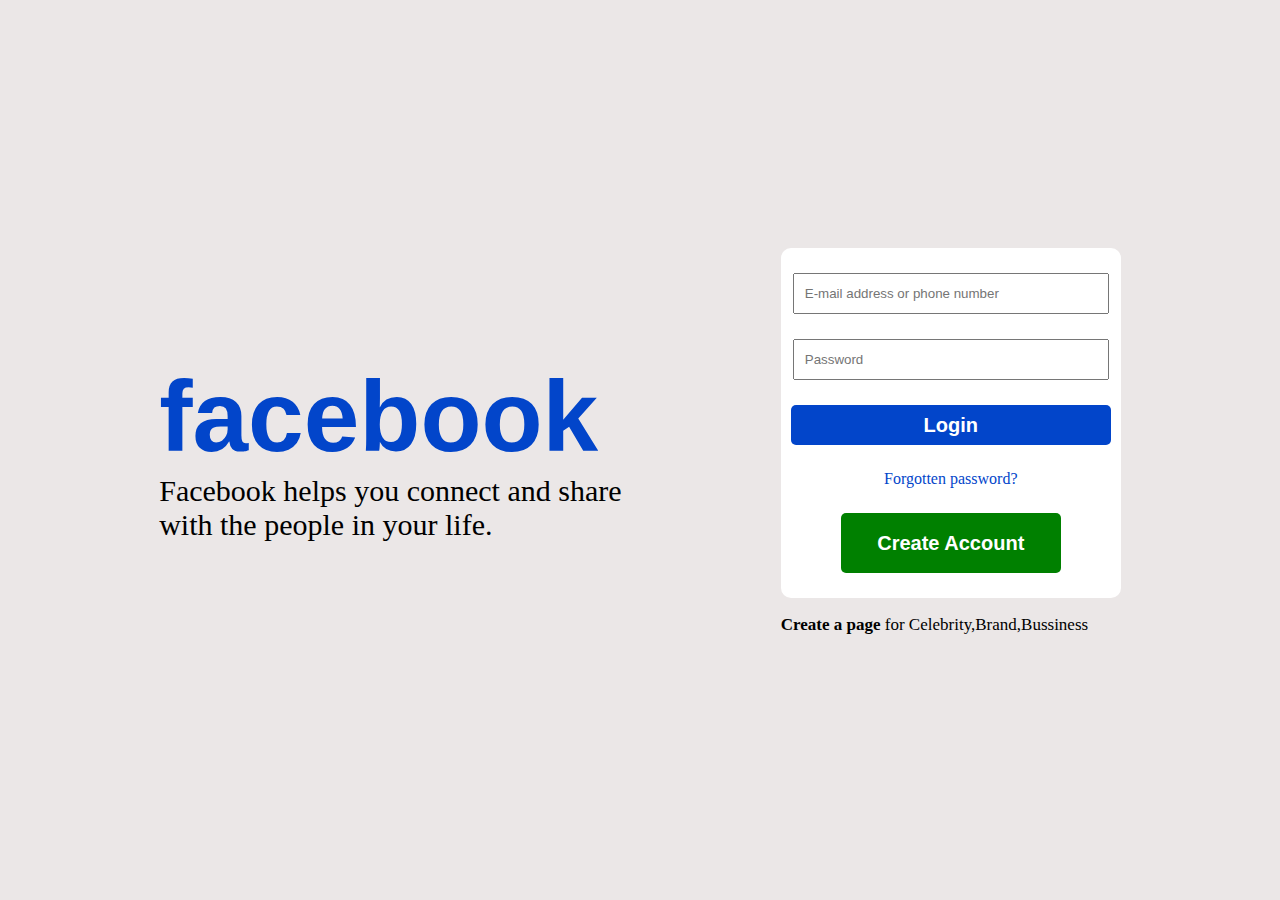
==== login.html @ b0b52f7f "first commit" ====
<!DOCTYPE html>
<html lang="en">

<head>
    <meta charset="UTF-8">
    <meta name="viewport" content="width=device-width, initial-scale=1.0">
    <title>Document</title>
    <link rel="stylesheet" href="login.css">
</head>

<body>
    <div class="main-container">
        <div class="hd-part">
            <h1 class="facebook-hd">
                facebook
            </h1>
            <p class="hd-para">Facebook helps you connect and share<br /> with the people in your life.</p>
        </div>
        <div class="login-part">
            <div class="login-form">
                <input type="email" class="email-field" placeholder="E-mail address or phone number">
                <input type="password" class="password-field" placeholder="Password">
                <button class="login-btn">Login</button>
                <a href="#" class="forgot-password-link">Forgotten password?</a>
                <button class="create-account-btn">Create Account</button>
            </div>
            <div class="page-for-celebrity-div">
                <p class="page-for-celebrity-para"><a href="#" class="page-for-celebrity-link">Create a page</a> for
                    Celebrity,Brand,Bussiness</p>
            </div>
        </div>
    </div>
</body>

</html>
---- login.css ----
body{
    width: 100%;
    height: 100vh;
    margin: 0px;
    background-color: rgb(235, 231, 231);
}
.main-container{
    display: flex;
    justify-content: space-evenly;
    /* margin-top: 200px; */
    align-items: center;
    height: 100vh;
}
.facebook-hd{
    color: #0245CA;
    font-size: 100px;
    font-family: sans-serif;
    margin: 0px;
}
.hd-para{
    font-size: 30px;
    margin: 0px;
    
}
.login-part{
    flex-direction: column;
}
.login-form{
    display: flex;
    flex-direction: column;
    width: 340px;
    height: 350px;
    background-color: white;
    border-radius: 10px;
    justify-content: space-evenly;
    align-items: center;
}
.email-field{
    width: 300px;
    height: 35px;
    outline: none;
    border: 0.5;
    margin: 0px;
    padding-left: 10px;

}
.password-field{
    width: 300px;
    height: 35px;
    outline: none;
    border: 0.5 solid gray;
    margin: 0px;
    padding-left: 10px;

}
.login-btn{
    width: 320px;
    border-radius: 5px;
    height: 40px;
    background-color: #0245CA;
    color: white;
    font-weight: 700;
    font-size: 20px;
    border: none;
    cursor: pointer;
}
.forgot-password-link{
    color: #0245CA;
    text-decoration: none;
}
.create-account-btn{
    width: 220px;
    border-radius: 5px;
    height: 60px;
    background-color: green;
    color: white;
    font-weight: 700;
    font-size: 20px;
    border: none;
    cursor: pointer;
}
.page-for-celebrity-para{
    font-size: 17px;
}
.page-for-celebrity-link{
    text-decoration: none;
    font-weight: 900;
    color: black;
}
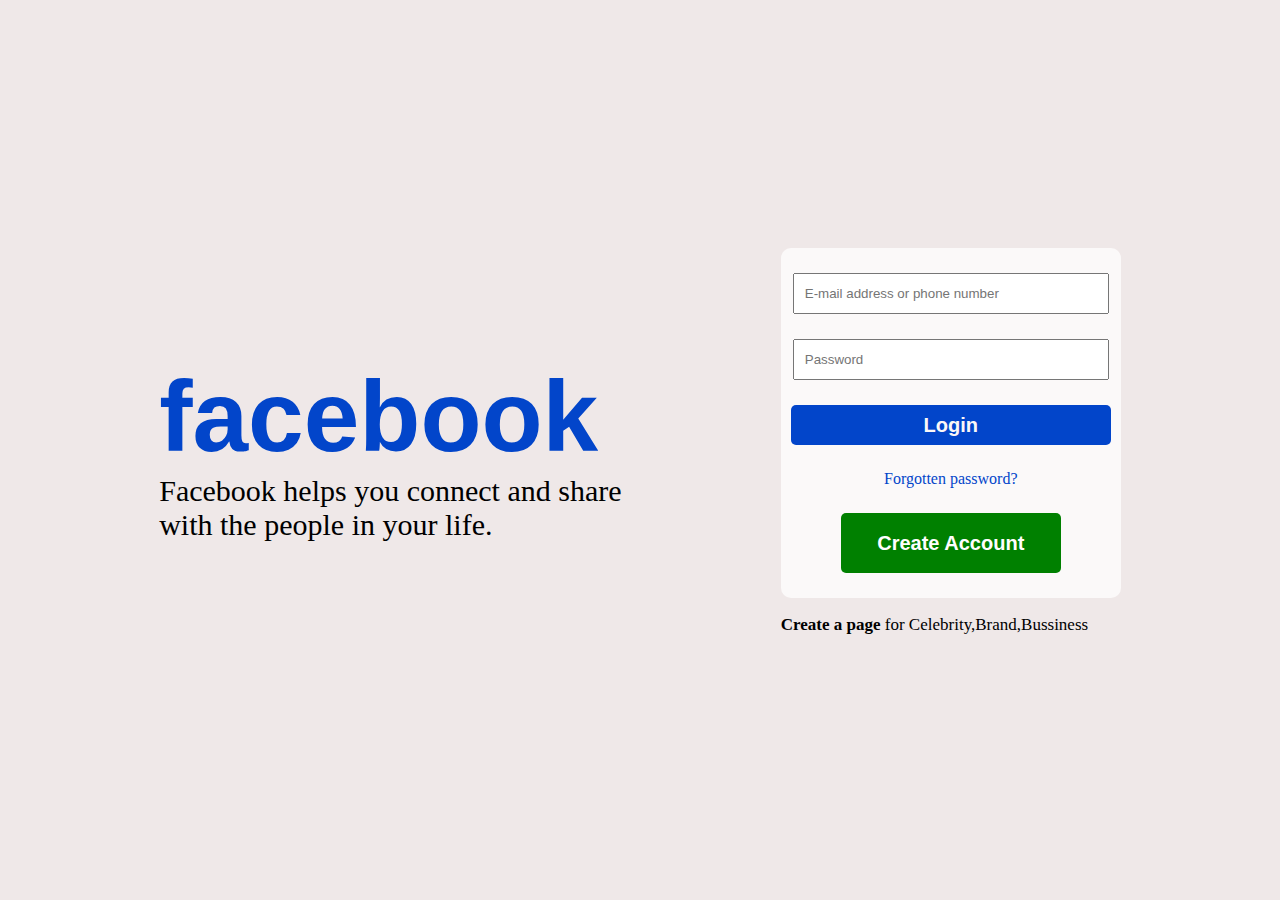
==== commit d48b75a1: "color changing" ====
--- a/login.html
+++ b/login.html
@@ -14,6 +14,7 @@
             <h1 class="facebook-hd">
                 facebook
             </h1>
+
             <p class="hd-para">Facebook helps you connect and share<br /> with the people in your life.</p>
         </div>
         <div class="login-part">
--- a/login.css
+++ b/login.css
@@ -2,12 +2,11 @@
     width: 100%;
     height: 100vh;
     margin: 0px;
-    background-color: rgb(235, 231, 231);
+    background-color: rgb(239, 232, 232);
 }
 .main-container{
     display: flex;
     justify-content: space-evenly;
-    /* margin-top: 200px; */
     align-items: center;
     height: 100vh;
 }
@@ -30,7 +29,7 @@
     flex-direction: column;
     width: 340px;
     height: 350px;
-    background-color: white;
+    background-color: rgb(251, 249, 249);
     border-radius: 10px;
     justify-content: space-evenly;
     align-items: center;
@@ -48,7 +47,7 @@
     width: 300px;
     height: 35px;
     outline: none;
-    border: 0.5 solid gray;
+    border: 0.5 solid rgb(131, 130, 130);
     margin: 0px;
     padding-left: 10px;
 
@@ -58,7 +57,7 @@
     border-radius: 5px;
     height: 40px;
     background-color: #0245CA;
-    color: white;
+    color: rgb(251, 247, 247);
     font-weight: 700;
     font-size: 20px;
     border: none;
@@ -73,7 +72,7 @@
     border-radius: 5px;
     height: 60px;
     background-color: green;
-    color: white;
+    color: rgb(255, 254, 254);
     font-weight: 700;
     font-size: 20px;
     border: none;
